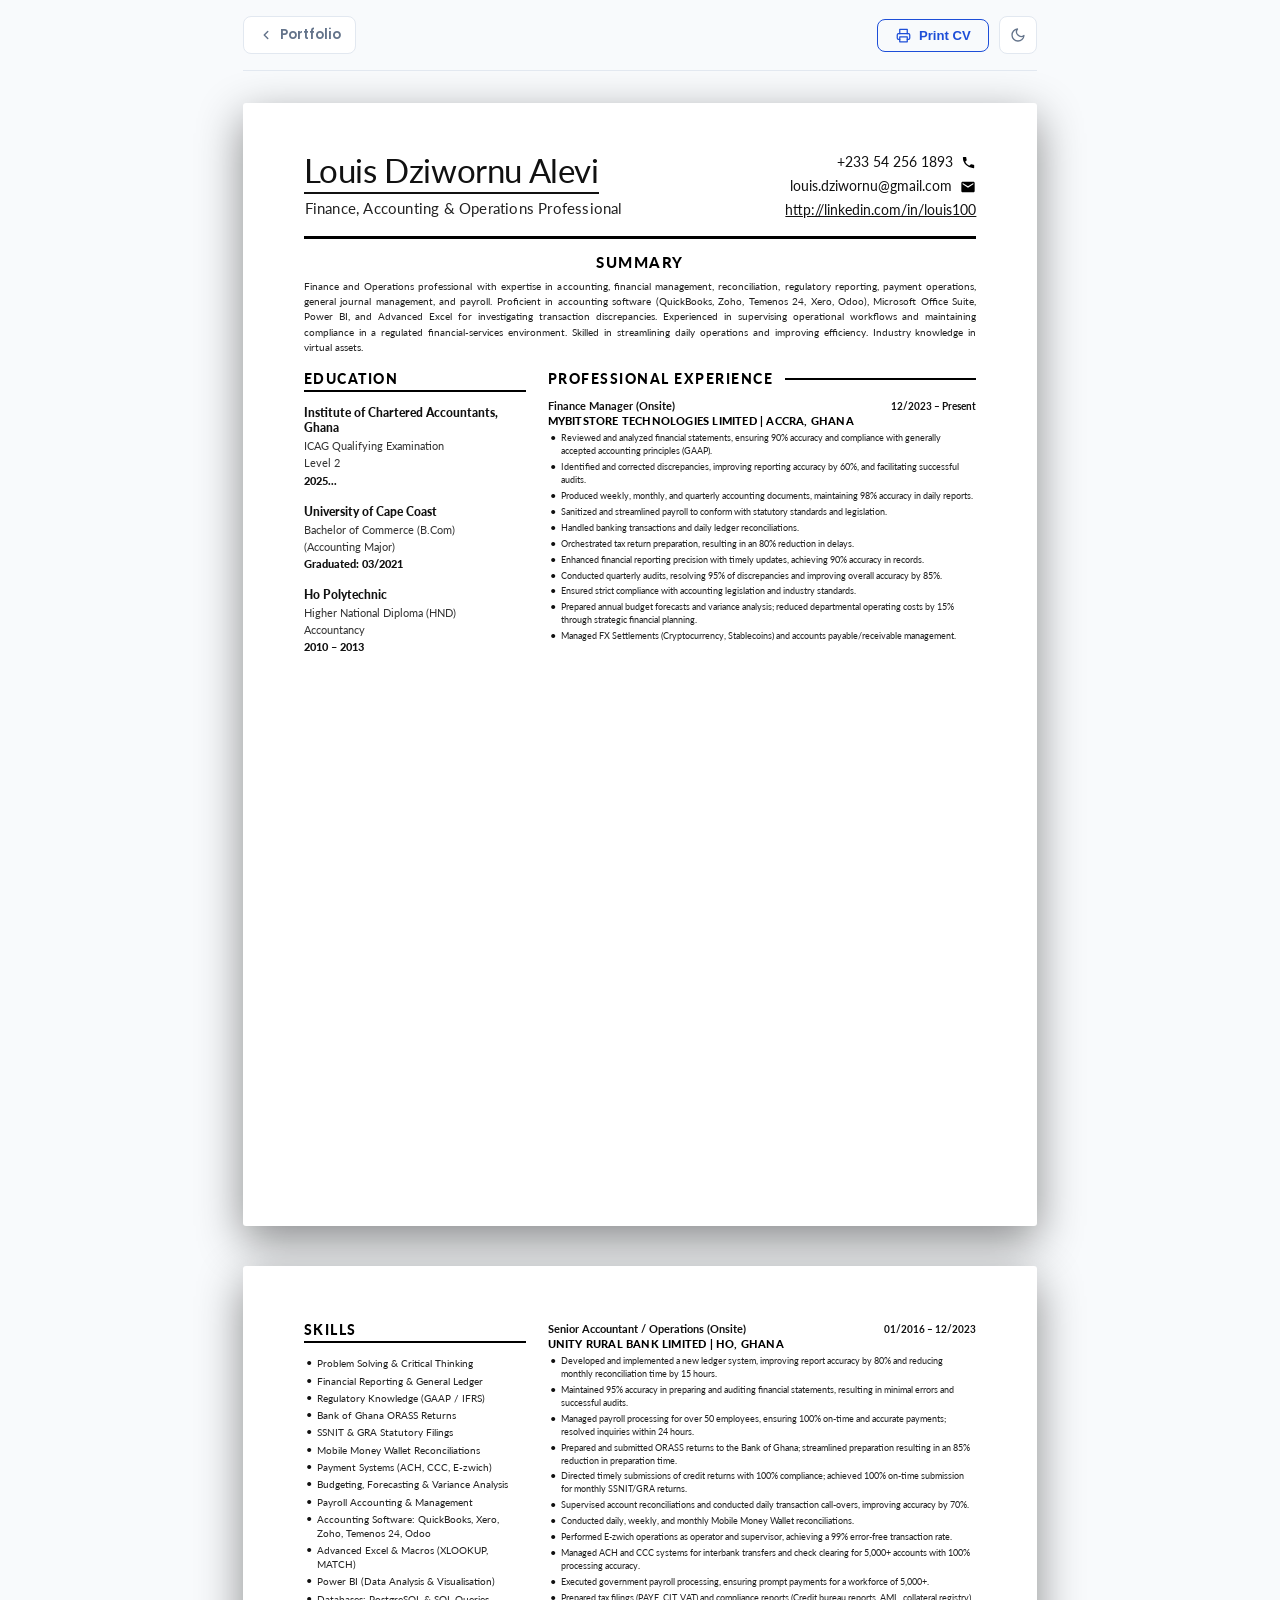
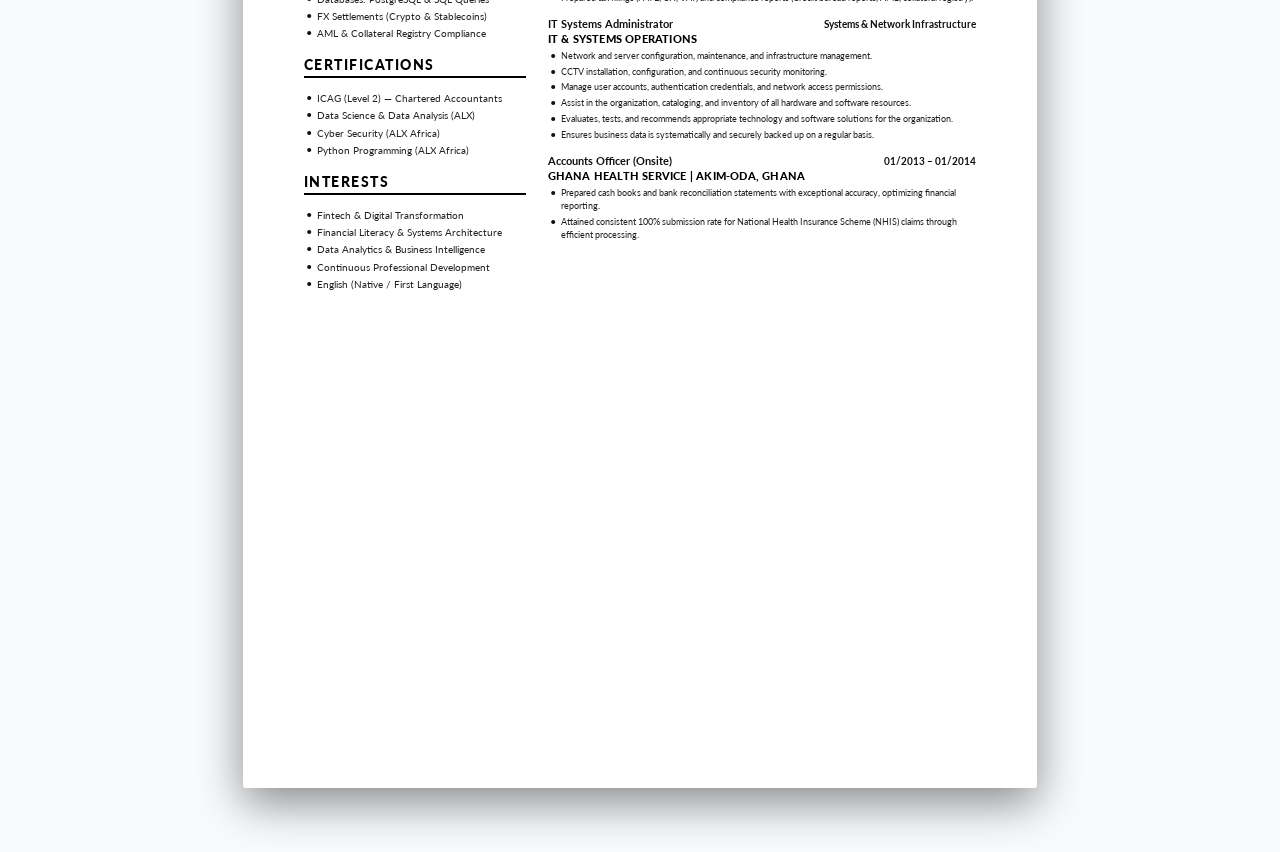
==== downloads.html @ ac5e2bd0 "Update portfolio: IT Systems Administrator experience, borderless cert badges, and pixel-perfect CV " ====
<!DOCTYPE html>
<html lang="en" data-theme="dark">
<head>
  <meta charset="UTF-8" />
  <meta name="viewport" content="width=device-width, initial-scale=1.0" />
  <title>Curriculum Vitae — Louis Dziwornu Alevi</title>
  <meta name="description" content="View and print the Curriculum Vitae of Louis Dziwornu Alevi — Finance, Accounting & Operations Professional." />
  <link rel="stylesheet" href="styles.css" />
  <link rel="preconnect" href="https://fonts.googleapis.com">
  <link rel="preconnect" href="https://fonts.gstatic.com" crossorigin>
  <link href="https://fonts.googleapis.com/css2?family=Lato:ital,wght@0,300;0,400;0,700;0,900;1,400&family=Poppins:wght@400;600;700&display=swap" rel="stylesheet">
  <style>
    /* ─── PAGE SIZING FOR SCREEN AND PRINT ─── */
    @page {
      size: A4 portrait;
      margin: 0;
    }

    * {
      box-sizing: border-box;
      margin: 0;
      padding: 0;
    }

    /* ─── DOWNLOADS PAGE CONTAINER (SCREEN) ─── */
    .dl-page-container {
      min-height: 100vh;
      background: var(--bg);
      color: var(--text);
      display: flex;
      flex-direction: column;
      align-items: center;
      padding: 0 1.5rem 4rem;
      transition: background var(--ease), color var(--ease);
    }

    /* Fixed Top Action Bar */
    .dl-topbar {
      position: sticky;
      top: 0;
      width: 100%;
      max-width: 210mm;
      display: flex;
      align-items: center;
      justify-content: space-between;
      gap: 1rem;
      padding: 1rem 0;
      background: var(--bg);
      border-bottom: 1px solid var(--border);
      z-index: 100;
      backdrop-filter: blur(12px);
    }
    .dl-nav-group {
      display: flex;
      align-items: center;
      gap: 0.75rem;
    }
    .dl-back-link {
      display: inline-flex;
      align-items: center;
      gap: 0.45rem;
      font-size: 0.82rem;
      font-weight: 600;
      color: var(--muted);
      padding: 0.5rem 0.9rem;
      border: 1px solid var(--border);
      border-radius: 8px;
      background: var(--card-bg);
      transition: all var(--ease);
      text-decoration: none;
    }
    .dl-back-link:hover {
      color: var(--accent);
      border-color: var(--accent);
      transform: translateY(-1px);
    }

    .dl-actions-group {
      display: flex;
      align-items: center;
      gap: 0.6rem;
    }
    .dl-action-btn {
      display: inline-flex;
      align-items: center;
      gap: 0.5rem;
      font-size: 0.82rem;
      font-weight: 600;
      color: var(--accent);
      padding: 0.5rem 1.1rem;
      border: 1px solid var(--accent);
      border-radius: 8px;
      background: transparent;
      cursor: pointer;
      text-decoration: none;
      transition: all var(--ease);
    }
    .dl-action-btn:hover {
      background: var(--accent);
      color: #ffffff;
      transform: translateY(-1px);
    }

    .dl-theme-btn {
      width: 38px;
      height: 38px;
      display: flex;
      align-items: center;
      justify-content: center;
      border-radius: 8px;
      border: 1px solid var(--border);
      background: var(--card-bg);
      color: var(--muted);
      cursor: pointer;
      transition: all var(--ease);
    }
    .dl-theme-btn:hover {
      color: var(--accent);
      border-color: var(--accent);
    }

    /* CV Wrapper */
    .cv-doc-wrapper {
      margin-top: 2rem;
      display: flex;
      flex-direction: column;
      gap: 2.5rem;
      align-items: center;
    }

    /* ─── CV PAGE SHEET (EXACT A4: 210mm x 297mm) ─── */
    .cv-page {
      width: 210mm;
      height: 297mm;
      max-height: 297mm;
      padding: 13mm 16mm 12mm 16mm;
      box-sizing: border-box;
      background: #ffffff;
      color: #1a1a1a;
      font-family: 'Lato', sans-serif;
      position: relative;
      overflow: hidden;
      box-shadow: 0 15px 45px rgba(0, 0, 0, 0.45);
      border-radius: 3px;
      -webkit-print-color-adjust: exact;
      print-color-adjust: exact;
    }
    .cv-page-2 {
      padding-top: 15mm;
    }

    /* ─── HEADER ─── */
    .header {
      display: flex;
      justify-content: space-between;
      align-items: flex-start;
      padding-bottom: 6px;
    }
    .header-left {
      flex: 1;
    }
    .candidate-name {
      font-size: 33px;
      font-weight: 400;
      letter-spacing: -0.4px;
      color: #111111;
      line-height: 1.1;
      display: inline-block;
      border-bottom: 2px solid #111111;
      padding-bottom: 4px;
      margin-bottom: 6px;
    }
    .candidate-title {
      font-size: 14.5px;
      font-weight: 400;
      color: #222222;
      letter-spacing: 0.2px;
      margin-left: 1px;
    }
    .header-right {
      text-align: right;
      font-size: 13.5px;
      color: #111111;
      line-height: 1.55;
    }
    .contact-row {
      display: flex;
      align-items: center;
      justify-content: flex-end;
      gap: 8px;
      margin-bottom: 3px;
    }
    .contact-row svg {
      flex-shrink: 0;
    }
    .contact-row a {
      color: #111111;
      text-decoration: underline;
    }
    .header-divider {
      width: 100%;
      height: 3px;
      background: #000000;
      margin-top: 6px;
      margin-bottom: 14px;
    }

    /* ─── SUMMARY ─── */
    .summary-section {
      text-align: center;
      margin-bottom: 16px;
    }
    .summary-heading {
      font-size: 15px;
      font-weight: 900;
      letter-spacing: 1.5px;
      color: #000000;
      text-transform: uppercase;
      margin-bottom: 8px;
    }
    .summary-text {
      font-size: 10.2px;
      line-height: 1.5;
      color: #222222;
      text-align: justify;
      text-justify: inter-word;
    }

    /* ─── TWO COLUMNS ─── */
    .cols-container {
      display: flex;
      gap: 22px;
    }
    .col-left {
      width: 33%;
      flex-shrink: 0;
    }
    .col-right {
      width: 67%;
      flex: 1;
    }

    /* ─── SECTION HEADERS (NO PILL BACKGROUND) ─── */
    .section-header-left {
      font-size: 13.5px;
      font-weight: 900;
      letter-spacing: 1.5px;
      text-transform: uppercase;
      color: #000000;
      border-bottom: 2px solid #000000;
      padding-bottom: 3px;
      margin-bottom: 14px;
      display: block;
    }

    /* ─── RIGHT SECTION HEADER ─── */
    .section-header-row {
      display: flex;
      align-items: center;
      gap: 12px;
      margin-bottom: 12px;
    }
    .section-header-title {
      font-size: 13.5px;
      font-weight: 900;
      letter-spacing: 1.5px;
      text-transform: uppercase;
      color: #000000;
      white-space: nowrap;
    }
    .section-header-line {
      flex: 1;
      height: 2px;
      background: #000000;
    }

    /* ─── EDUCATION ─── */
    .edu-item {
      margin-bottom: 18px;
    }
    .edu-inst {
      font-size: 11.5px;
      font-weight: 900;
      color: #111111;
      line-height: 1.3;
      margin-bottom: 3px;
    }
    .edu-degree {
      font-size: 10.5px;
      font-weight: 400;
      color: #333333;
      line-height: 1.35;
      margin-bottom: 3px;
    }
    .edu-date {
      font-size: 11px;
      font-weight: 900;
      color: #111111;
    }

    /* ─── JOBS ─── */
    .job-item {
      margin-bottom: 12px;
    }
    .job-top {
      display: flex;
      justify-content: space-between;
      align-items: baseline;
      margin-bottom: 2px;
    }
    .job-role {
      font-size: 10.8px;
      font-weight: 700;
      color: #111111;
    }
    .job-dates {
      font-size: 10.2px;
      font-weight: 700;
      color: #111111;
      white-space: nowrap;
    }
    .job-company {
      font-size: 11px;
      font-weight: 900;
      color: #000000;
      margin-bottom: 5px;
      text-transform: uppercase;
      letter-spacing: 0.2px;
    }
    .job-bullets {
      list-style: none;
      padding-left: 0;
    }
    .job-bullets li {
      font-size: 9.1px;
      line-height: 1.42;
      color: #222222;
      position: relative;
      padding-left: 13px;
      margin-bottom: 3px;
    }
    .job-bullets li::before {
      content: "•";
      position: absolute;
      left: 2px;
      top: -1px;
      font-size: 10.5px;
      color: #111111;
    }

    /* ─── SIDEBAR LISTS (SKILLS, CERTS, INTERESTS) ─── */
    .sidebar-list {
      list-style: none;
      padding-left: 0;
      margin-bottom: 16px;
    }
    .sidebar-list li {
      font-size: 9.6px;
      line-height: 1.44;
      color: #222222;
      position: relative;
      padding-left: 13px;
      margin-bottom: 3.5px;
    }
    .sidebar-list li::before {
      content: "•";
      position: absolute;
      left: 2px;
      top: -1px;
      font-size: 10.5px;
      color: #111111;
    }

    /* ─── PRINT MEDIA: 100% IDENTICAL TO PREVIEW ─── */
    @media print {
      html, body {
        background: #ffffff !important;
        margin: 0 !important;
        padding: 0 !important;
        width: 210mm !important;
        height: auto !important;
        -webkit-print-color-adjust: exact !important;
        print-color-adjust: exact !important;
      }
      .dl-topbar {
        display: none !important;
      }
      .dl-page-container {
        padding: 0 !important;
        margin: 0 !important;
        background: transparent !important;
        display: block !important;
        width: 210mm !important;
        min-height: auto !important;
      }
      .cv-doc-wrapper {
        margin: 0 !important;
        padding: 0 !important;
        gap: 0 !important;
        width: 210mm !important;
      }
      .cv-page {
        box-shadow: none !important;
        border-radius: 0 !important;
        margin: 0 !important;
        width: 210mm !important;
        height: 297mm !important;
        max-height: 297mm !important;
        padding: 13mm 16mm 12mm 16mm !important;
        page-break-inside: avoid !important;
        break-inside: avoid !important;
        page-break-after: always !important;
        break-after: page !important;
      }
      .cv-page-2 {
        padding-top: 15mm !important;
      }
      .cv-page:last-child {
        page-break-after: avoid !important;
        break-after: avoid !important;
      }
    }

    @media screen and (max-width: 860px) {
      .dl-page-container {
        padding: 0 0.5rem 3rem;
      }
      .cv-doc-wrapper {
        width: 100%;
        overflow-x: auto;
      }
    }
  </style>
</head>
<body>

  <div class="dl-page-container">

    <!-- Top Action Bar -->
    <header class="dl-topbar">
      <div class="dl-nav-group">
        <a href="index.html" class="dl-back-link">
          <svg width="14" height="14" viewBox="0 0 24 24" fill="none" stroke="currentColor" stroke-width="2.5" stroke-linecap="round" stroke-linejoin="round"><polyline points="15 18 9 12 15 6"></polyline></svg>
          Portfolio
        </a>
      </div>

      <div class="dl-actions-group">
        <button onclick="window.print()" class="dl-action-btn" aria-label="Print CV">
          <svg width="15" height="15" viewBox="0 0 24 24" fill="none" stroke="currentColor" stroke-width="2" stroke-linecap="round" stroke-linejoin="round"><polyline points="6 9 6 2 18 2 18 9"></polyline><path d="M6 18H4a2 2 0 0 1-2-2v-5a2 2 0 0 1 2-2h16a2 2 0 0 1 2 2v5a2 2 0 0 1-2 2h-2"></path><rect x="6" y="14" width="12" height="8"></rect></svg>
          Print CV
        </button>

        <button class="dl-theme-btn" id="theme-toggle" aria-label="Toggle theme">
          <svg class="sun-icon" width="16" height="16" viewBox="0 0 24 24" fill="none" stroke="currentColor" stroke-width="2" stroke-linecap="round" stroke-linejoin="round" style="display:none;"><circle cx="12" cy="12" r="5"></circle><line x1="12" y1="1" x2="12" y2="3"></line><line x1="12" y1="21" x2="12" y2="23"></line><line x1="4.22" y1="4.22" x2="5.64" y2="5.64"></line><line x1="18.36" y1="18.36" x2="19.78" y2="19.78"></line><line x1="1" y1="12" x2="3" y2="12"></line><line x1="21" y1="12" x2="23" y2="12"></line><line x1="4.22" y1="19.78" x2="5.64" y2="18.36"></line><line x1="18.36" y1="5.64" x2="19.78" y2="4.22"></line></svg>
          <svg class="moon-icon" width="16" height="16" viewBox="0 0 24 24" fill="none" stroke="currentColor" stroke-width="2" stroke-linecap="round" stroke-linejoin="round"><path d="M21 12.79A9 9 0 1 1 11.21 3 7 7 0 0 0 21 12.79z"></path></svg>
        </button>
      </div>
    </header>

    <!-- Document Viewer Container: EXACT PIXEL-PERFECT CV SHEETS -->
    <main class="cv-doc-wrapper">

      <!-- ==================== PAGE 1 ==================== -->
      <section class="cv-page cv-page-1" aria-label="CV Page 1">
        <div class="header">
          <div class="header-left">
            <div class="candidate-name">Louis Dziwornu Alevi</div><br>
            <div class="candidate-title">Finance, Accounting &amp; Operations Professional</div>
          </div>
          <div class="header-right">
            <div class="contact-row">
              <span>+233 54 256 1893</span>
              <svg width="15" height="15" viewBox="0 0 24 24" fill="#000"><path d="M6.62 10.79a15.05 15.05 0 006.59 6.59l2.2-2.2a1 1 0 011.02-.24 11.72 11.72 0 003.68.59 1 1 0 011 1V20a1 1 0 01-1 1A17 17 0 013 4a1 1 0 011-1h3.5a1 1 0 011 1 11.72 11.72 0 00.59 3.68 1 1 0 01-.24 1.02l-2.23 2.09z"/></svg>
            </div>
            <div class="contact-row">
              <span>louis.dziwornu@gmail.com</span>
              <svg width="16" height="16" viewBox="0 0 24 24" fill="#000"><path d="M20 4H4c-1.1 0-2 .9-2 2v12c0 1.1.9 2 2 2h16c1.1 0 2-.9 2-2V6c0-1.1-.9-2-2-2zm0 4l-8 5-8-5V6l8 5 8-5v2z"/></svg>
            </div>
            <div class="contact-row">
              <a href="http://linkedin.com/in/louis100">http://linkedin.com/in/louis100</a>
            </div>
          </div>
        </div>

        <div class="header-divider"></div>

        <div class="summary-section">
          <div class="summary-heading">SUMMARY</div>
          <p class="summary-text">
            Finance and Operations professional with expertise in accounting, financial management, reconciliation, regulatory reporting, payment operations, general journal management, and payroll. Proficient in accounting software (QuickBooks, Zoho, Temenos 24, Xero, Odoo), Microsoft Office Suite, Power BI, and Advanced Excel for investigating transaction discrepancies. Experienced in supervising operational workflows and maintaining compliance in a regulated financial-services environment. Skilled in streamlining daily operations and improving efficiency. Industry knowledge in virtual assets.
          </p>
        </div>

        <div class="cols-container">
          <!-- Left Column: Education -->
          <div class="col-left">
            <div class="section-header-left">EDUCATION</div>

            <div class="edu-item">
              <div class="edu-inst">Institute of Chartered Accountants, Ghana</div>
              <div class="edu-degree">ICAG Qualifying Examination</div>
              <div class="edu-degree">Level 2</div>
              <div class="edu-date">2025...</div>
            </div>

            <div class="edu-item">
              <div class="edu-inst">University of Cape Coast</div>
              <div class="edu-degree">Bachelor of Commerce (B.Com)</div>
              <div class="edu-degree">(Accounting Major)</div>
              <div class="edu-date">Graduated: 03/2021</div>
            </div>

            <div class="edu-item">
              <div class="edu-inst">Ho Polytechnic</div>
              <div class="edu-degree">Higher National Diploma (HND)</div>
              <div class="edu-degree">Accountancy</div>
              <div class="edu-date">2010 – 2013</div>
            </div>
          </div>

          <!-- Right Column: Professional Experience -->
          <div class="col-right">
            <div class="section-header-row">
              <div class="section-header-title">PROFESSIONAL EXPERIENCE</div>
              <div class="section-header-line"></div>
            </div>

            <div class="job-item">
              <div class="job-top">
                <span class="job-role">Finance Manager (Onsite)</span>
                <span class="job-dates">12/2023 – Present</span>
              </div>
              <div class="job-company">MYBITSTORE TECHNOLOGIES LIMITED | ACCRA, GHANA</div>
              <ul class="job-bullets">
                <li>Reviewed and analyzed financial statements, ensuring 90% accuracy and compliance with generally accepted accounting principles (GAAP).</li>
                <li>Identified and corrected discrepancies, improving reporting accuracy by 60%, and facilitating successful audits.</li>
                <li>Produced weekly, monthly, and quarterly accounting documents, maintaining 98% accuracy in daily reports.</li>
                <li>Sanitized and streamlined payroll to conform with statutory standards and legislation.</li>
                <li>Handled banking transactions and daily ledger reconciliations.</li>
                <li>Orchestrated tax return preparation, resulting in an 80% reduction in delays.</li>
                <li>Enhanced financial reporting precision with timely updates, achieving 90% accuracy in records.</li>
                <li>Conducted quarterly audits, resolving 95% of discrepancies and improving overall accuracy by 85%.</li>
                <li>Ensured strict compliance with accounting legislation and industry standards.</li>
                <li>Prepared annual budget forecasts and variance analysis; reduced departmental operating costs by 15% through strategic financial planning.</li>
                <li>Managed FX Settlements (Cryptocurrency, Stablecoins) and accounts payable/receivable management.</li>
              </ul>
            </div>
          </div>
        </div>
      </section>

      <!-- ==================== PAGE 2 ==================== -->
      <section class="cv-page cv-page-2" aria-label="CV Page 2">
        <div class="cols-container">
          <!-- Left Column: Skills, Certifications, Interests -->
          <div class="col-left">
            <div class="section-header-left">SKILLS</div>
            <ul class="sidebar-list">
              <li>Problem Solving &amp; Critical Thinking</li>
              <li>Financial Reporting &amp; General Ledger</li>
              <li>Regulatory Knowledge (GAAP / IFRS)</li>
              <li>Bank of Ghana ORASS Returns</li>
              <li>SSNIT &amp; GRA Statutory Filings</li>
              <li>Mobile Money Wallet Reconciliations</li>
              <li>Payment Systems (ACH, CCC, E-zwich)</li>
              <li>Budgeting, Forecasting &amp; Variance Analysis</li>
              <li>Payroll Accounting &amp; Management</li>
              <li>Accounting Software: QuickBooks, Xero, Zoho, Temenos 24, Odoo</li>
              <li>Advanced Excel &amp; Macros (XLOOKUP, MATCH)</li>
              <li>Power BI (Data Analysis &amp; Visualisation)</li>
              <li>Databases: PostgreSQL &amp; SQL Queries</li>
              <li>FX Settlements (Crypto &amp; Stablecoins)</li>
              <li>AML &amp; Collateral Registry Compliance</li>
            </ul>

            <div class="section-header-left">CERTIFICATIONS</div>
            <ul class="sidebar-list">
              <li>ICAG (Level 2) — Chartered Accountants</li>
              <li>Data Science &amp; Data Analysis (ALX)</li>
              <li>Cyber Security (ALX Africa)</li>
              <li>Python Programming (ALX Africa)</li>
            </ul>

            <div class="section-header-left">INTERESTS</div>
            <ul class="sidebar-list">
              <li>Fintech &amp; Digital Transformation</li>
              <li>Financial Literacy &amp; Systems Architecture</li>
              <li>Data Analytics &amp; Business Intelligence</li>
              <li>Continuous Professional Development</li>
              <li>English (Native / First Language)</li>
            </ul>
          </div>

          <!-- Right Column: Remaining Experience -->
          <div class="col-right">
            <!-- Unity Rural Bank -->
            <div class="job-item">
              <div class="job-top">
                <span class="job-role">Senior Accountant / Operations (Onsite)</span>
                <span class="job-dates">01/2016 – 12/2023</span>
              </div>
              <div class="job-company">UNITY RURAL BANK LIMITED | HO, GHANA</div>
              <ul class="job-bullets">
                <li>Developed and implemented a new ledger system, improving report accuracy by 80% and reducing monthly reconciliation time by 15 hours.</li>
                <li>Maintained 95% accuracy in preparing and auditing financial statements, resulting in minimal errors and successful audits.</li>
                <li>Managed payroll processing for over 50 employees, ensuring 100% on-time and accurate payments; resolved inquiries within 24 hours.</li>
                <li>Prepared and submitted ORASS returns to the Bank of Ghana; streamlined preparation resulting in an 85% reduction in preparation time.</li>
                <li>Directed timely submissions of credit returns with 100% compliance; achieved 100% on-time submission for monthly SSNIT/GRA returns.</li>
                <li>Supervised account reconciliations and conducted daily transaction call-overs, improving accuracy by 70%.</li>
                <li>Conducted daily, weekly, and monthly Mobile Money Wallet reconciliations.</li>
                <li>Performed E-zwich operations as operator and supervisor, achieving a 99% error-free transaction rate.</li>
                <li>Managed ACH and CCC systems for interbank transfers and check clearing for 5,000+ accounts with 100% processing accuracy.</li>
                <li>Executed government payroll processing, ensuring prompt payments for a workforce of 5,000+.</li>
                <li>Prepared tax filings (PAYE, CIT, VAT) and compliance reports (Credit bureau reports, AML, collateral registry).</li>
              </ul>
            </div>

            <!-- IT Systems Administrator -->
            <div class="job-item" style="margin-top: 10px;">
              <div class="job-top">
                <span class="job-role">IT Systems Administrator</span>
                <span class="job-dates">Systems &amp; Network Infrastructure</span>
              </div>
              <div class="job-company">IT &amp; SYSTEMS OPERATIONS</div>
              <ul class="job-bullets">
                <li>Network and server configuration, maintenance, and infrastructure management.</li>
                <li>CCTV installation, configuration, and continuous security monitoring.</li>
                <li>Manage user accounts, authentication credentials, and network access permissions.</li>
                <li>Assist in the organization, cataloging, and inventory of all hardware and software resources.</li>
                <li>Evaluates, tests, and recommends appropriate technology and software solutions for the organization.</li>
                <li>Ensures business data is systematically and securely backed up on a regular basis.</li>
              </ul>
            </div>

            <!-- Ghana Health Service -->
            <div class="job-item" style="margin-top: 10px;">
              <div class="job-top">
                <span class="job-role">Accounts Officer (Onsite)</span>
                <span class="job-dates">01/2013 – 01/2014</span>
              </div>
              <div class="job-company">GHANA HEALTH SERVICE | AKIM-ODA, GHANA</div>
              <ul class="job-bullets">
                <li>Prepared cash books and bank reconciliation statements with exceptional accuracy, optimizing financial reporting.</li>
                <li>Attained consistent 100% submission rate for National Health Insurance Scheme (NHIS) claims through efficient processing.</li>
              </ul>
            </div>
          </div>
        </div>
      </section>

    </main>

  </div>

  <script>
    // ─── THEME TOGGLE ───
    (function() {
      const root = document.documentElement;
      const toggle = document.getElementById('theme-toggle');
      const sunIcon = toggle.querySelector('.sun-icon');
      const moonIcon = toggle.querySelector('.moon-icon');
      const stored = localStorage.getItem('portfolio-theme-2');
      const prefersLight = window.matchMedia('(prefers-color-scheme: light)').matches;
      const initial = stored || (prefersLight ? 'light' : 'dark');
      applyTheme(initial);
      toggle.addEventListener('click', () => {
        const next = root.getAttribute('data-theme') === 'dark' ? 'light' : 'dark';
        applyTheme(next);
        localStorage.setItem('portfolio-theme-2', next);
      });
      function applyTheme(theme) {
        root.setAttribute('data-theme', theme);
        toggle.setAttribute('aria-label', theme === 'light' ? 'Switch to dark mode' : 'Switch to light mode');
        sunIcon.style.display = theme === 'light' ? 'none' : 'block';
        moonIcon.style.display = theme === 'light' ? 'block' : 'none';
      }
    })();
  </script>
</body>
</html>
---- styles.css ----
@import url('https://fonts.googleapis.com/css2?family=Poppins:wght@300;400;500;600;700;800&display=swap');
@import url('https://fonts.googleapis.com/css2?family=Fira+Code:wght@400;500&display=swap');


/* ============================================================
   VARIABLES & RESET
   ============================================================ */
:root {
  --sidebar-w: 230px;
  --bg:         #0F172A;
  --alt-bg:     #1E293B;
  --sidebar-bg: #020617;
  --card-bg:    rgba(255,255,255,0.03);
  --border:     rgba(255,255,255,0.08);
  --accent:     #3B82F6;
  --accent2:    #1D4ED8;
  --accent-rgb: 59, 130, 246;
  --accent2-rgb: 29, 78, 216;
  --text:       #F8FAFC;
  --muted:      #94A3B8;
  --avatar-bg:  #0F172A;
  --avatar-border:#1E293B;
  --thumb-bg1:  #1E293B;
  --thumb-bg2:  #0F172A;
  --ease:       0.3s ease;
}

[data-theme="light"] {
  --bg:         #F8FAFC;
  --alt-bg:     #F1F5F9;
  --sidebar-bg: #FFFFFF;
  --card-bg:    #FFFFFF;
  --border:     #E2E8F0;
  --text:       #0F172A;
  --muted:      #64748B;
  --accent:     #1D4ED8;
  --accent2:    #3B82F6;
  --accent-rgb: 29, 78, 216;
  --accent2-rgb: 59, 130, 246;
  --avatar-bg:  #FFFFFF;
  --avatar-border:#E2E8F0;
  --thumb-bg1:  #E2E8F0;
  --thumb-bg2:  #F8FAFC;
}

*, *::before, *::after { margin: 0; padding: 0; box-sizing: border-box; }
html { scroll-behavior: smooth; }
body {
  font-family: 'Poppins', sans-serif;
  background: var(--bg);
  color: var(--text);
  min-height: 100vh;
  overflow-x: hidden;
  transition: background var(--ease), color var(--ease);
}
a { text-decoration: none; color: inherit; }
ul { list-style: none; }

/* ============================================================
   LAYOUT
   ============================================================ */
.app { display: flex; min-height: 100vh; }

/* ============================================================
   SIDEBAR
   ============================================================ */
.sidebar {
  width: var(--sidebar-w);
  background: var(--sidebar-bg);
  position: fixed;
  inset: 0 auto 0 0;
  display: flex;
  flex-direction: column;
  align-items: center;
  padding: 2.5rem 1rem 2rem;
  border-right: 1px solid var(--border);
  z-index: 100;
  overflow-y: auto;
  transition: transform var(--ease);
}

.sidebar-profile {
  display: flex;
  flex-direction: column;
  align-items: center;
  text-align: center;
  padding-bottom: 2rem;
  border-bottom: 1px solid var(--border);
  width: 100%;
  margin-bottom: 1.5rem;
}

.avatar-wrap {
  width: 88px; height: 88px;
  border-radius: 50%;
  background: linear-gradient(135deg, var(--accent), var(--accent2));
  padding: 3px;
  margin-bottom: 1rem;
}
.avatar-inner {
  width: 100%; height: 100%;
  border-radius: 50%;
  background: var(--avatar-bg);
  display: flex;
  align-items: center;
  justify-content: center;
  font-size: 1.3rem;
  font-weight: 700;
  letter-spacing: 1px;
}

.sidebar-name { font-size: 0.88rem; font-weight: 600; line-height: 1.3; margin-bottom: 0.25rem; }
.sidebar-role { font-size: 0.72rem; color: var(--muted); }
.sidebar-cv-btn {
  display: inline-flex;
  align-items: center;
  gap: 0.45rem;
  margin-top: 0.85rem;
  padding: 0.35rem 0.85rem;
  border-radius: 8px;
  font-size: 0.72rem;
  font-weight: 600;
  color: var(--muted);
  background: transparent;
  border: 1px solid var(--border);
  transition: all var(--ease);
}
.sidebar-cv-btn:hover {
  background: transparent;
  color: var(--accent);
  border-color: var(--accent);
  transform: translateY(-2px);
}

.sidebar-nav {
  width: 100%;
  display: flex;
  flex-direction: column;
  gap: 0.2rem;
  flex: 1;
}

.nav-item {
  display: flex;
  align-items: center;
  gap: 0.75rem;
  padding: 0.7rem 1.1rem;
  border-radius: 10px;
  font-size: 0.83rem;
  font-weight: 500;
  color: var(--muted);
  transition: background var(--ease), color var(--ease);
  position: relative;
  cursor: pointer;
}
.nav-item svg { opacity: 0.6; transition: opacity var(--ease); flex-shrink: 0; }
.nav-item:hover { background: rgba(255,255,255,0.05); color: var(--text); }
.nav-item:hover svg { opacity: 1; }
.nav-item.is-active { background: rgba(var(--accent-rgb),0.12); color: var(--accent); }
.nav-item.is-active svg { opacity: 1; color: var(--accent); }
.nav-item.is-active::before {
  content: '';
  position: absolute;
  left: 0; top: 20%; bottom: 20%;
  width: 3px;
  background: var(--accent);
  border-radius: 0 3px 3px 0;
}

.sidebar-socials {
  display: flex;
  gap: 0.6rem;
  padding-top: 1.5rem;
  border-top: 1px solid var(--border);
  width: 100%;
  justify-content: center;
}
.soc-link {
  width: 34px; height: 34px;
  border-radius: 8px;
  background: var(--card-bg);
  border: 1px solid var(--border);
  display: flex; align-items: center; justify-content: center;
  color: var(--muted);
  transition: background var(--ease), color var(--ease), border-color var(--ease), transform var(--ease);
}
.soc-link:hover { background: var(--accent); border-color: var(--accent); color: #fff; transform: translateY(-2px); }

.theme-toggle {
  background: var(--card-bg);
  border: 1px solid var(--border);
  color: var(--muted);
  width: 100%;
  padding: 0.6rem;
  border-radius: 8px;
  cursor: pointer;
  display: flex;
  align-items: center;
  justify-content: center;
  transition: all var(--ease);
  margin-top: 1rem;
}
.theme-toggle:hover {
  background: rgba(var(--accent-rgb),0.12);
  color: var(--accent);
  border-color: var(--accent);
}

/* ============================================================
   MAIN & HAMBURGER
   ============================================================ */
.main { margin-left: var(--sidebar-w); flex: 1; display: flex; flex-direction: column; }

.hamburger {
  display: none;
  position: fixed;
  top: 1rem; left: 1rem;
  z-index: 200;
  width: 40px; height: 40px;
  border-radius: 8px;
  background: var(--sidebar-bg);
  border: 1px solid var(--border);
  cursor: pointer;
  flex-direction: column;
  align-items: center;
  justify-content: center;
  gap: 5px;
}
.hamburger span { display: block; width: 20px; height: 2px; background: var(--text); border-radius: 2px; }

/* ============================================================
   SECTION BASE
   ============================================================ */
.section { padding: 6rem 4.5rem; min-height: 100vh; display: flex; flex-direction: column; justify-content: center; }
.eyebrow { font-size: 0.7rem; font-weight: 600; letter-spacing: 4px; text-transform: uppercase; color: var(--accent); margin-bottom: 0.6rem; }
.section-title { font-size: clamp(1.9rem, 3vw, 2.6rem); font-weight: 700; margin-bottom: 0.75rem; line-height: 1.15; }
.section-line { width: 48px; height: 3px; background: linear-gradient(90deg, var(--accent), var(--accent2)); border-radius: 2px; margin-bottom: 3rem; }

/* ============================================================
   HERO
   ============================================================ */
.hero {
  background: var(--bg);
  flex-direction: row;
  align-items: center;
  gap: 3rem;
  position: relative;
  overflow: hidden;
}
.hero::before {
  content: ''; position: absolute;
  width: 500px; height: 500px;
  background: radial-gradient(circle, rgba(var(--accent2-rgb),0.12) 0%, transparent 70%);
  top: -100px; right: -100px; pointer-events: none;
}
.hero::after {
  content: ''; position: absolute;
  width: 350px; height: 350px;
  background: radial-gradient(circle, rgba(var(--accent-rgb),0.08) 0%, transparent 70%);
  bottom: -50px; left: 100px; pointer-events: none;
}

.hero-content { flex: 1; z-index: 1; }
.hero-greeting { font-size: 0.72rem; font-weight: 600; letter-spacing: 5px; text-transform: uppercase; color: var(--accent); margin-bottom: 1.25rem; }
.hero-heading { font-size: clamp(2.6rem, 5vw, 4rem); font-weight: 800; line-height: 1.1; margin-bottom: 1.5rem; }
.hero-heading .accent { color: var(--accent); }
.hero-bio { font-size: 0.93rem; color: var(--muted); line-height: 1.85; max-width: 430px; margin-bottom: 1.25rem; }
.hero-mission {
  display: flex;
  align-items: flex-start;
  gap: 0.55rem;
  font-size: 0.83rem;
  font-style: italic;
  color: var(--text);
  font-weight: 500;
  max-width: 430px;
  margin-bottom: 2rem;
  padding-left: 0.85rem;
  border-left: 2px solid var(--accent);
  line-height: 1.6;
}
.hero-mission svg { flex-shrink: 0; margin-top: 0.15rem; color: var(--accent); }
.hero-actions { display: flex; gap: 1rem; flex-wrap: wrap; }

.btn {
  padding: 0.85rem 2.2rem;
  border-radius: 50px;
  font-family: inherit;
  font-size: 0.87rem;
  font-weight: 600;
  cursor: pointer;
  transition: transform var(--ease), box-shadow var(--ease);
  display: inline-flex; align-items: center; gap: 0.5rem;
  border: none;
}
.btn-primary { background: linear-gradient(135deg, var(--accent), var(--accent2)); color: #fff; box-shadow: 0 4px 20px rgba(var(--accent-rgb),0.3); }
.btn-primary:hover { transform: translateY(-2px); box-shadow: 0 8px 30px rgba(var(--accent-rgb),0.4); }
.btn-outline { background: transparent; color: var(--text); border: 1px solid var(--border); }
.btn-outline:hover { border-color: var(--accent); color: var(--accent); transform: translateY(-2px); }

.hero-visual { flex: 0 0 320px; height: 380px; position: relative; z-index: 1; }

.blob { position: absolute; border-radius: 60% 40% 30% 70% / 60% 30% 70% 40%; animation: morph 7s ease-in-out infinite; }
.blob-1 { width: 270px; height: 270px; background: linear-gradient(135deg, var(--accent), var(--accent2)); top: 50%; left: 50%; transform: translate(-42%, -50%); opacity: 0.85; }
.blob-2 { width: 210px; height: 210px; background: linear-gradient(135deg, var(--accent2), var(--accent)); top: 58%; left: 44%; transform: translate(-42%, -50%); opacity: 0.7; animation-delay: -3s; animation-direction: reverse; }

@keyframes morph {
  0%,100% { border-radius: 60% 40% 30% 70% / 60% 30% 70% 40%; }
  50%      { border-radius: 30% 60% 70% 40% / 50% 60% 30% 60%; }
}

.hero-avatar {
  position: absolute; top: 50%; left: 50%; transform: translate(-46%, -52%);
  width: 170px; height: 170px; border-radius: 50%;
  background: linear-gradient(160deg, var(--avatar-border), var(--avatar-bg));
  border: 4px solid var(--border);
  display: flex; align-items: center; justify-content: center;
  font-size: 2.6rem; font-weight: 800; letter-spacing: 2px;
  z-index: 3; box-shadow: 0 20px 60px rgba(0,0,0,0.4);
}

/* ============================================================
   ABOUT
   ============================================================ */
.about { background: var(--alt-bg); transition: background var(--ease); }
.about-grid { display: grid; grid-template-columns: 1.1fr 0.9fr; gap: 4rem; align-items: start; }
.about-text p { color: var(--muted); line-height: 1.85; font-size: 0.92rem; margin-bottom: 1.25rem; }

.about-stats { display: flex; align-items: center; gap: 0; margin-top: 2.5rem; padding: 1.25rem 0; border-top: 1px solid var(--border); border-bottom: 1px solid var(--border); }
.stat-item { flex: 1; display: flex; flex-direction: column; align-items: center; gap: 0.25rem; }
.stat-divider { width: 1px; height: 2.5rem; background: var(--border); flex-shrink: 0; }
.stat-num { font-size: 1.75rem; font-weight: 800; color: var(--accent); line-height: 1; }
.stat-lbl { font-size: 0.68rem; color: var(--muted); text-transform: uppercase; letter-spacing: 1px; }

.info-table { display: flex; flex-direction: column; }
.info-row { display: flex; justify-content: space-between; align-items: center; padding: 0.85rem 0; border-bottom: 1px solid var(--border); font-size: 0.87rem; }
.info-row:last-child { border-bottom: none; }
.info-key { color: var(--muted); }
.info-val { font-weight: 600; }
.info-val a:hover { color: var(--accent); }

/* ============================================================
   SKILLS
   ============================================================ */
.skills { background: var(--bg); }
.skills-grid { display: grid; grid-template-columns: repeat(auto-fill, minmax(175px, 1fr)); gap: 1.25rem; }
.skill-card {
  background: var(--card-bg); border: 1px solid var(--border); border-radius: 16px;
  padding: 2rem 1.5rem; text-align: center;
  transition: border-color var(--ease), transform var(--ease), box-shadow var(--ease);
  position: relative; overflow: hidden;
}
.skill-card::after {
  content: ''; position: absolute; inset: 0;
  background: linear-gradient(135deg, rgba(var(--accent-rgb),0.06), rgba(var(--accent2-rgb),0.06));
  opacity: 0; transition: opacity var(--ease);
}
.skill-card:hover::after { opacity: 1; }
.skill-card:hover { border-color: rgba(var(--accent-rgb),0.3); transform: translateY(-5px); box-shadow: 0 12px 30px rgba(0,0,0,0.25); }
.skill-icon { font-size: 2.2rem; margin-bottom: 0.9rem; line-height: 1; display: block; }
.skill-name { font-size: 0.85rem; font-weight: 600; }

/* ============================================================
   PROJECTS
   ============================================================ */
.projects { background: var(--alt-bg); transition: background var(--ease); }
.projects-grid { display: grid; grid-template-columns: repeat(auto-fill, minmax(280px, 1fr)); gap: 1.5rem; }

.project-card {
  background: var(--card-bg); border: 1px solid var(--border); border-radius: 18px; overflow: hidden;
  transition: transform var(--ease), border-color var(--ease), box-shadow var(--ease);
}
.project-card:hover { transform: translateY(-7px); border-color: rgba(var(--accent-rgb),0.3); box-shadow: 0 24px 50px rgba(0,0,0,0.3); }

.proj-thumb { height: 150px; background: linear-gradient(135deg, var(--thumb-bg1), var(--thumb-bg2)); position: relative; overflow: hidden; display: flex; align-items: center; justify-content: center; }
.proj-thumb::before { content: ''; position: absolute; width: 140px; height: 140px; background: linear-gradient(135deg, var(--accent), var(--accent2)); border-radius: 50%; opacity: 0.12; right: -30px; bottom: -30px; }
.proj-num { font-size: 5rem; font-weight: 800; color: rgba(255,255,255,0.04); position: absolute; right: 1.2rem; bottom: -0.5rem; line-height: 1; user-select: none; }
.proj-accent-tag { font-size: 0.68rem; font-weight: 700; letter-spacing: 4px; text-transform: uppercase; color: var(--accent); z-index: 1; }

.proj-body { padding: 1.5rem; }
.proj-title { font-size: 1.05rem; font-weight: 700; margin-bottom: 0.5rem; }
.proj-desc { font-size: 0.82rem; color: var(--muted); line-height: 1.65; margin-bottom: 1rem; }
.proj-tags { display: flex; flex-wrap: wrap; gap: 0.4rem; margin-bottom: 1.2rem; }
.proj-tags li { font-size: 0.68rem; font-weight: 600; padding: 0.28rem 0.75rem; border-radius: 50px; background: transparent; color: var(--muted); border: 1px solid var(--border); }
.proj-links { display: flex; gap: 0.6rem; flex-wrap: wrap; }
.proj-link { font-size: 0.78rem; font-weight: 600; padding: 0.4rem 1rem; border: 1px solid var(--border); border-radius: 50px; color: var(--muted); transition: color var(--ease), border-color var(--ease); }
.proj-link:hover { color: var(--accent); border-color: var(--accent); }

/* ============================================================
   CONTACT
   ============================================================ */
.contact { background: var(--bg); }
.contact-grid { display: grid; grid-template-columns: 1fr 1.3fr; gap: 4rem; align-items: start; }
.contact-lead { color: var(--muted); font-size: 0.92rem; line-height: 1.8; margin-bottom: 1.5rem; }

.consulting-note {
  font-size: 0.85rem;
  color: var(--muted);
  line-height: 1.7;
  margin-bottom: 1.75rem;
}
.contact-items { display: flex; flex-direction: column; gap: 1.25rem; }
.contact-item { display: flex; align-items: center; gap: 1rem; }
.ci-icon { width: 42px; height: 42px; border-radius: 10px; background: transparent; border: 1px solid var(--border); display: flex; align-items: center; justify-content: center; color: var(--muted); flex-shrink: 0; }
.ci-label { font-size: 0.7rem; color: var(--muted); text-transform: uppercase; letter-spacing: 1px; margin-bottom: 0.2rem; }
.ci-value { font-size: 0.88rem; font-weight: 600; }
.ci-value a:hover { color: var(--accent); }

.contact-form { display: flex; flex-direction: column; gap: 1.2rem; }
.form-row { display: flex; flex-direction: column; gap: 0.4rem; }
.form-row label { font-size: 0.73rem; font-weight: 600; color: var(--muted); text-transform: uppercase; letter-spacing: 1px; }
.form-row input, .form-row textarea { background: rgba(255,255,255,0.04); border: 1px solid var(--border); border-radius: 10px; padding: 0.8rem 1rem; color: var(--text); font-family: inherit; font-size: 0.88rem; outline: none; transition: border-color var(--ease), background var(--ease); }
.form-row input:focus, .form-row textarea:focus { border-color: var(--accent); background: rgba(var(--accent-rgb),0.04); }
.form-row textarea { min-height: 120px; resize: vertical; }
.form-error { font-size: 0.72rem; color: #EF4444; min-height: 1em; }
.form-status { font-size: 0.83rem; padding: 0.75rem 1rem; border-radius: 8px; display: none; }
.form-status.success { display: block; background: rgba(34,197,94,0.1); color: #22C55E; border: 1px solid rgba(34,197,94,0.2); }
.form-status.error { display: block; background: rgba(239,68,68,0.1); color: #EF4444; border: 1px solid rgba(239,68,68,0.2); }

/* ============================================================
   DUAL IDENTITY HERO BADGES
   ============================================================ */
.hero-dual-badges {
  display: flex;
  gap: 0.75rem;
  margin-bottom: 2rem;
  flex-wrap: wrap;
}
.dual-badge {
  display: inline-flex;
  align-items: center;
  gap: 0.45rem;
  padding: 0.45rem 1.1rem;
  border-radius: 50px;
  font-size: 0.78rem;
  font-weight: 700;
  letter-spacing: 0.03em;
}
.badge-finance {
  background: transparent;
  color: var(--muted);
  border: 1px solid var(--border);
}
.badge-tech {
  background: transparent;
  color: var(--muted);
  border: 1px solid var(--border);
}

/* ============================================================
   STATUS BADGE
   ============================================================ */
.status-available {
  color: #10b981;
  font-weight: 600;
}
.status-available::before {
  content: '● ';
  font-size: 0.6em;
  vertical-align: middle;
  animation: pulse-dot 2s ease-in-out infinite;
}
@keyframes pulse-dot {
  0%, 100% { opacity: 1; }
  50% { opacity: 0.4; }
}

/* ============================================================
   EXPERIENCE / TIMELINE
   ============================================================ */
.experience { background: var(--alt-bg); transition: background var(--ease); }

.timeline {
  position: relative;
  display: flex;
  flex-direction: column;
  gap: 0;
  padding-left: 2rem;
}
.timeline::before {
  content: '';
  position: absolute;
  left: 10px;
  top: 12px;
  bottom: 12px;
  width: 2px;
  background: linear-gradient(to bottom, var(--accent), var(--accent2), transparent);
  border-radius: 2px;
}

.timeline-item {
  position: relative;
  padding: 0 0 2.5rem 2rem;
  opacity: 0;
  transform: translateX(-20px);
  transition: opacity 0.5s ease, transform 0.5s ease;
}
.timeline-item.tl-visible {
  opacity: 1;
  transform: translateX(0);
}
.timeline-item:last-child { padding-bottom: 0; }

.tl-dot {
  position: absolute;
  left: -2rem;
  top: 12px;
  width: 14px;
  height: 14px;
  border-radius: 50%;
  background: var(--accent);
  border: 3px solid var(--alt-bg);
  box-shadow: none;
  z-index: 1;
  transition: box-shadow var(--ease);
}
.timeline-item:hover .tl-dot {
  box-shadow: none;
}

.tl-card {
  background: var(--card-bg);
  border: 1px solid var(--border);
  border-radius: 16px;
  padding: 1.5rem 1.75rem;
  transition: border-color var(--ease), box-shadow var(--ease), transform var(--ease);
}
.tl-card:hover {
  border-color: rgba(var(--accent-rgb), 0.35);
  box-shadow: 0 12px 40px rgba(0,0,0,0.2);
  transform: translateY(-3px);
}

.tl-header {
  display: flex;
  justify-content: space-between;
  align-items: flex-start;
  gap: 1rem;
  margin-bottom: 1rem;
  flex-wrap: wrap;
}
.tl-role {
  font-size: 1.05rem;
  font-weight: 700;
  margin-bottom: 0.25rem;
  color: var(--text);
}
.tl-company {
  font-size: 0.82rem;
  color: var(--accent);
  font-weight: 500;
}
.tl-period {
  font-size: 0.72rem;
  font-weight: 600;
  color: var(--muted);
  background: transparent;
  border: 1px solid var(--border);
  padding: 0.3rem 0.8rem;
  border-radius: 50px;
  white-space: nowrap;
  flex-shrink: 0;
}

.tl-achievements {
  list-style: none;
  display: flex;
  flex-direction: column;
  gap: 0.55rem;
  margin-bottom: 1.25rem;
}
.tl-achievements li {
  font-size: 0.85rem;
  color: var(--muted);
  line-height: 1.65;
  padding-left: 1.2rem;
  position: relative;
}
.tl-achievements li::before {
  content: '▸';
  position: absolute;
  left: 0;
  color: var(--accent);
  font-size: 0.75rem;
  top: 0.15rem;
}
.tl-achievements strong { color: var(--text); font-weight: 600; }

.tl-tags {
  display: flex;
  flex-wrap: wrap;
  gap: 0.4rem;
}
.tl-tags span {
  font-size: 0.68rem;
  font-weight: 600;
  padding: 0.25rem 0.7rem;
  border-radius: 50px;
  background: transparent;
  color: var(--muted);
  border: 1px solid var(--border);
}

/* ============================================================
   SKILLS — CATEGORY HEADERS
   ============================================================ */
.skills { background: var(--bg); }

.skills-category-header {
  display: flex;
  align-items: center;
  gap: 0.65rem;
  font-size: 0.78rem;
  font-weight: 700;
  letter-spacing: 3px;
  text-transform: uppercase;
  color: #10b981;
  margin-bottom: 1.25rem;
  padding-bottom: 0.75rem;
  border-bottom: 1px solid rgba(16, 185, 129, 0.2);
}
.skills-category-header--tech {
  margin-top: 2.5rem;
  color: var(--accent);
  border-bottom-color: rgba(var(--accent-rgb), 0.2);
}
.skills-category-header--ops {
  margin-top: 2.5rem;
  color: #f59e0b;
  border-bottom-color: rgba(245, 158, 11, 0.2);
}
.skills-category-header--competencies {
  margin-top: 2.5rem;
  color: #a855f7;
  border-bottom-color: rgba(168, 85, 247, 0.2);
}
.cat-icon {
  display: flex;
  align-items: center;
  justify-content: center;
  width: 32px; height: 32px;
  border-radius: 8px;
  background: transparent;
  border: 1px solid var(--border);
  color: var(--muted);
  flex-shrink: 0;
}
.skills-category-header--tech .cat-icon {
  background: transparent;
  border-color: var(--border);
  color: var(--muted);
}

.skill-card.skill-finance {
  border-color: var(--border);
}
.skill-card.skill-finance:hover {
  border-color: rgba(var(--accent-rgb), 0.3);
}
.skill-card.skill-finance::after {
  background: none;
}
.skill-card.skill-finance .skill-icon svg { color: var(--muted); }

/* ============================================================
   EDUCATION & CERTIFICATIONS
   ============================================================ */
.education { background: var(--alt-bg); transition: background var(--ease); }

.edu-grid {
  display: grid;
  grid-template-columns: 1fr 1fr;
  gap: 3rem;
  align-items: start;
}

.edu-col-title {
  display: flex;
  align-items: center;
  gap: 0.6rem;
  font-size: 0.78rem;
  font-weight: 700;
  letter-spacing: 3px;
  text-transform: uppercase;
  color: var(--accent);
  margin-bottom: 1.5rem;
  padding-bottom: 0.75rem;
  border-bottom: 1px solid rgba(var(--accent-rgb), 0.2);
}

.edu-cards { display: flex; flex-direction: column; gap: 1rem; }

.edu-card {
  display: flex;
  align-items: flex-start;
  gap: 1rem;
  background: var(--card-bg);
  border: 1px solid var(--border);
  border-radius: 14px;
  padding: 1.25rem;
  transition: border-color var(--ease), transform var(--ease), box-shadow var(--ease);
}
.edu-card:hover {
  border-color: rgba(var(--accent-rgb), 0.3);
  transform: translateY(-3px);
  box-shadow: 0 10px 30px rgba(0,0,0,0.2);
}
.edu-card-icon {
  min-width: 52px; height: 52px;
  border-radius: 12px;
  background: transparent;
  border: 1px solid var(--border);
  display: flex; align-items: center; justify-content: center;
  font-size: 0.65rem; font-weight: 800;
  color: var(--muted);
  letter-spacing: 0.02em;
  text-align: center;
  flex-shrink: 0;
}
.edu-card-icon.edu-icon-primary {
  background: transparent;
  border-color: var(--border);
  color: var(--text);
}
.edu-degree { font-size: 0.88rem; font-weight: 700; margin-bottom: 0.2rem; }
.edu-school { font-size: 0.78rem; color: var(--muted); margin-bottom: 0.4rem; }
.edu-period { font-size: 0.7rem; font-weight: 600; color: var(--muted); }
.edu-inprogress { color: #f59e0b; }

/* Cert Cards */
.cert-cards { display: flex; flex-direction: column; gap: 1rem; }

.cert-card {
  display: flex;
  align-items: center;
  gap: 1rem;
  background: var(--card-bg);
  border: 1px solid var(--border);
  border-radius: 14px;
  padding: 1rem 1.25rem;
  transition: border-color var(--ease), transform var(--ease), box-shadow var(--ease);
}
.cert-card:hover {
  border-color: rgba(16, 185, 129, 0.3);
  transform: translateY(-3px);
  box-shadow: 0 10px 30px rgba(0,0,0,0.2);
}
.cert-issuer {
  min-width: 52px; height: 52px;
  border-radius: 12px;
  display: flex; align-items: center; justify-content: center;
  font-size: 0.65rem; font-weight: 800;
  letter-spacing: 0.02em;
  flex-shrink: 0;
}
.cert-alx {
  background: transparent;
  border: 1px solid var(--border);
  color: var(--muted);
}
.cert-icag {
  background: transparent;
  border: 1px solid var(--border);
  color: var(--muted);
}
.cert-body { flex: 1; }
.cert-name { font-size: 0.88rem; font-weight: 700; margin-bottom: 0.15rem; }
.cert-org { font-size: 0.75rem; color: var(--muted); }
.cert-badge {
  font-size: 0.72rem; font-weight: 600;
  padding: 0;
  border-radius: 0;
  background: transparent;
  color: var(--muted);
  border: none;
  white-space: nowrap;
  flex-shrink: 0;
  letter-spacing: 0.02em;
}
.cert-badge-progress {
  background: transparent;
  color: #f59e0b;
  border: none;
}
.cert-badge-completion {
  background: transparent;
  color: #818cf8;
  border: none;
}

/* Cert sub-section labels */
.cert-section-label {
  font-size: 0.65rem;
  font-weight: 700;
  letter-spacing: 2px;
  text-transform: uppercase;
  color: var(--accent);
  padding: 0.4rem 0;
  margin-top: 0.25rem;
  border-bottom: 1px solid rgba(var(--accent-rgb), 0.15);
  margin-bottom: 0.25rem;
}
.cert-section-label--completion {
  color: #10b981;
  border-bottom-color: rgba(16, 185, 129, 0.2);
  margin-top: 1rem;
}

/* ============================================================
   FOOTER
   ============================================================ */
.site-footer { background: var(--sidebar-bg); border-top: 1px solid var(--border); padding: 1.5rem 4.5rem; display: flex; align-items: center; justify-content: space-between; font-size: 0.78rem; color: var(--muted); }
.footer-back:hover { color: var(--accent); }
.footer-code code { font-family: 'Fira Code', 'Cascadia Code', 'JetBrains Mono', monospace; font-size: 0.78rem; color: var(--muted); }
.footer-code .code-string { color: #86efac; }

/* ============================================================
   RESPONSIVE
   ============================================================ */
@media (max-width: 1100px) {
  .about-grid { grid-template-columns: 1fr; gap: 2.5rem; }
  .contact-grid { grid-template-columns: 1fr; gap: 2.5rem; }
  .edu-grid { grid-template-columns: 1fr; gap: 2.5rem; }
}
@media (max-width: 900px) {
  .hero { flex-direction: column; justify-content: center; align-items: flex-start; }
  .hero-visual { display: none; }
  .section { padding: 5rem 2.5rem; }
  .tl-header { flex-direction: column; gap: 0.5rem; }
}
@media (max-width: 768px) {
  .hamburger { display: flex; }
  .sidebar { transform: translateX(-100%); }
  .sidebar.is-open { transform: translateX(0); }
  .main { margin-left: 0; }
  .site-footer { padding: 1.5rem; flex-direction: column; gap: 0.5rem; text-align: center; }
  .section { padding: 5rem 1.5rem; }
  .about-stats { gap: 0; }
  .timeline { padding-left: 1.5rem; }
  .tl-dot { left: -1.5rem; }
  .edu-card { flex-direction: column; }
  .cert-card { flex-wrap: wrap; }
}
@media (max-width: 480px) {
  .skills-grid { grid-template-columns: repeat(2, 1fr); }
  .projects-grid { grid-template-columns: 1fr; }
  .edu-grid { grid-template-columns: 1fr; }
}

/* ============================================================
   INTRO / WELCOME OVERLAY
   ============================================================ */
@keyframes intro-fade-in   { from { opacity: 0; transform: translateY(18px); } to { opacity: 1; transform: translateY(0); } }
@keyframes intro-bar-grow  { from { width: 0; } to { width: 60px; } }
@keyframes intro-slide-up  { from { transform: translateY(0); opacity: 1; } to { transform: translateY(-100%); opacity: 0; } }

.intro-overlay {
  position: fixed;
  inset: 0;
  z-index: 9999;
  background: var(--sidebar-bg);
  display: flex;
  align-items: center;
  justify-content: center;
  flex-direction: column;
}
.intro-overlay.outro {
  animation: intro-slide-up 0.7s cubic-bezier(0.76, 0, 0.24, 1) forwards;
}
.intro-overlay.hidden { display: none; }

.intro-content {
  display: flex;
  flex-direction: column;
  align-items: center;
  gap: 0.6rem;
}

.intro-initials {
  font-size: clamp(3.5rem, 10vw, 6rem);
  font-weight: 800;
  background: linear-gradient(135deg, var(--accent), var(--accent2));
  -webkit-background-clip: text;
  -webkit-text-fill-color: transparent;
  background-clip: text;
  opacity: 0;
  animation: intro-fade-in 0.6s ease forwards 0.2s;
  letter-spacing: -2px;
  line-height: 1;
}

.intro-name {
  font-size: clamp(1rem, 3vw, 1.4rem);
  font-weight: 600;
  color: var(--text);
  letter-spacing: 0.08em;
  text-transform: uppercase;
  opacity: 0;
  animation: intro-fade-in 0.6s ease forwards 0.65s;
}

.intro-bar {
  height: 2px;
  width: 0;
  background: linear-gradient(90deg, var(--accent), var(--accent2));
  border-radius: 2px;
  animation: intro-bar-grow 0.5s ease forwards 1.1s;
  margin: 0.2rem 0;
}

.intro-tagline {
  font-size: clamp(0.7rem, 2vw, 0.82rem);
  color: var(--muted);
  letter-spacing: 0.15em;
  text-transform: uppercase;
  opacity: 0;
  animation: intro-fade-in 0.6s ease forwards 1.3s;
}
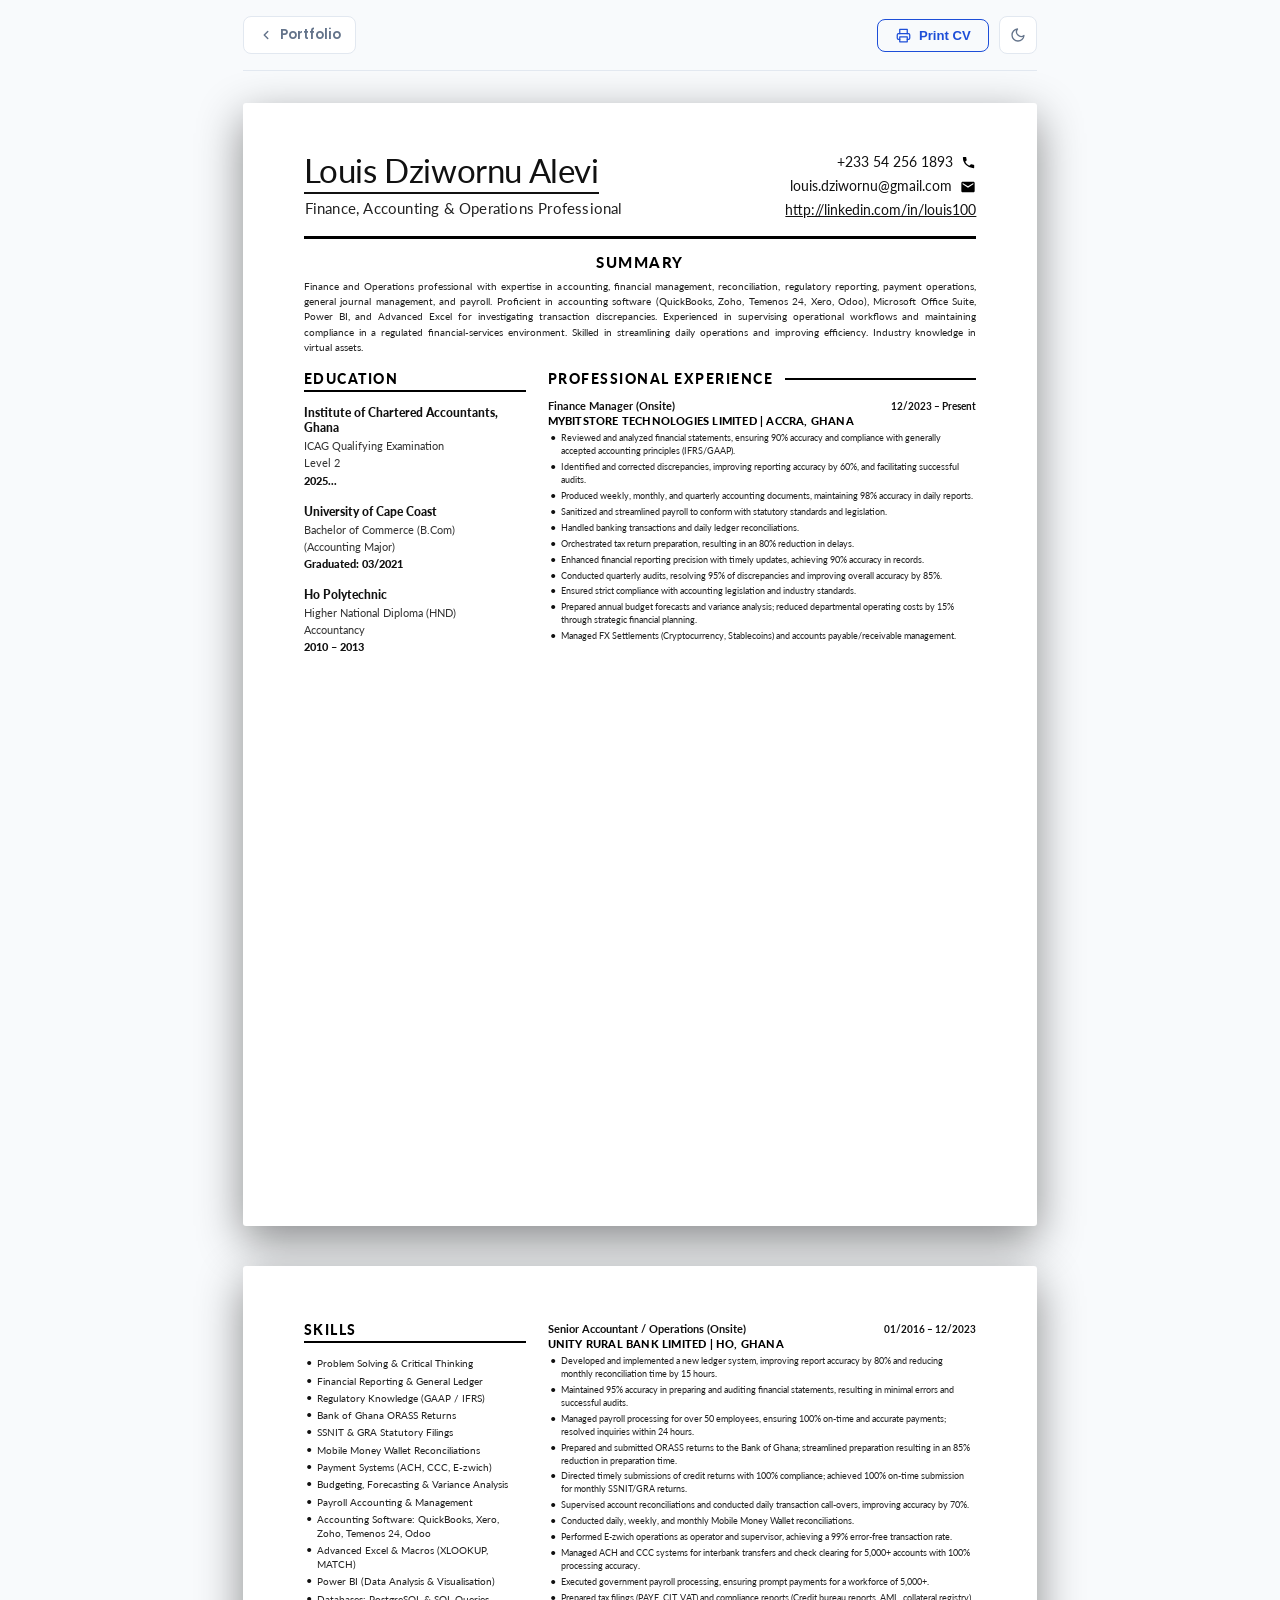
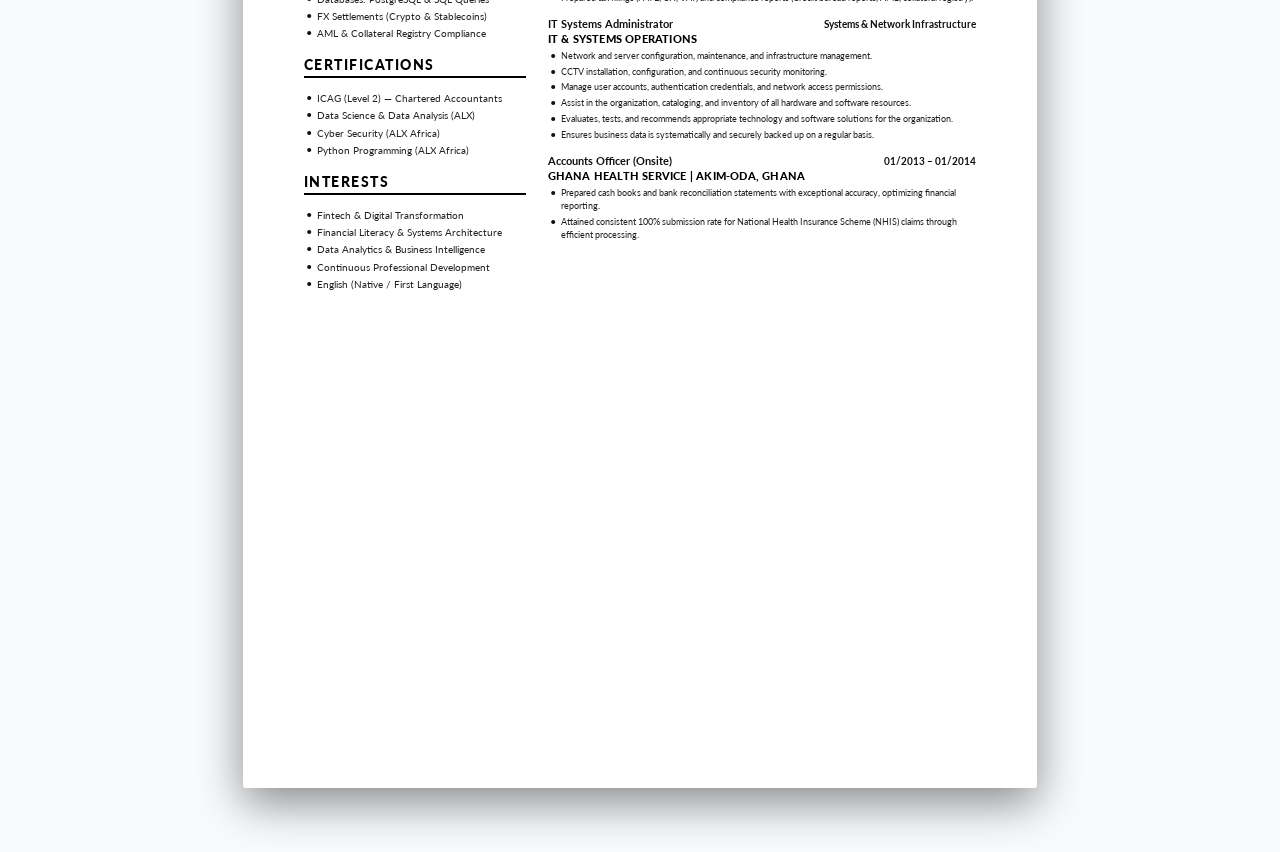
==== commit 96b14eb5: "Update accounting standards compliance to (IFRS/GAAP)" ====
--- a/downloads.html
+++ b/downloads.html
@@ -533,7 +533,7 @@
               </div>
               <div class="job-company">MYBITSTORE TECHNOLOGIES LIMITED | ACCRA, GHANA</div>
               <ul class="job-bullets">
-                <li>Reviewed and analyzed financial statements, ensuring 90% accuracy and compliance with generally accepted accounting principles (GAAP).</li>
+                <li>Reviewed and analyzed financial statements, ensuring 90% accuracy and compliance with generally accepted accounting principles (IFRS/GAAP).</li>
                 <li>Identified and corrected discrepancies, improving reporting accuracy by 60%, and facilitating successful audits.</li>
                 <li>Produced weekly, monthly, and quarterly accounting documents, maintaining 98% accuracy in daily reports.</li>
                 <li>Sanitized and streamlined payroll to conform with statutory standards and legislation.</li>
--- a/styles.css
+++ b/styles.css
@@ -111,26 +111,6 @@
 
 .sidebar-name { font-size: 0.88rem; font-weight: 600; line-height: 1.3; margin-bottom: 0.25rem; }
 .sidebar-role { font-size: 0.72rem; color: var(--muted); }
-.sidebar-cv-btn {
-  display: inline-flex;
-  align-items: center;
-  gap: 0.45rem;
-  margin-top: 0.85rem;
-  padding: 0.35rem 0.85rem;
-  border-radius: 8px;
-  font-size: 0.72rem;
-  font-weight: 600;
-  color: var(--muted);
-  background: transparent;
-  border: 1px solid var(--border);
-  transition: all var(--ease);
-}
-.sidebar-cv-btn:hover {
-  background: transparent;
-  color: var(--accent);
-  border-color: var(--accent);
-  transform: translateY(-2px);
-}
 
 .sidebar-nav {
   width: 100%;
